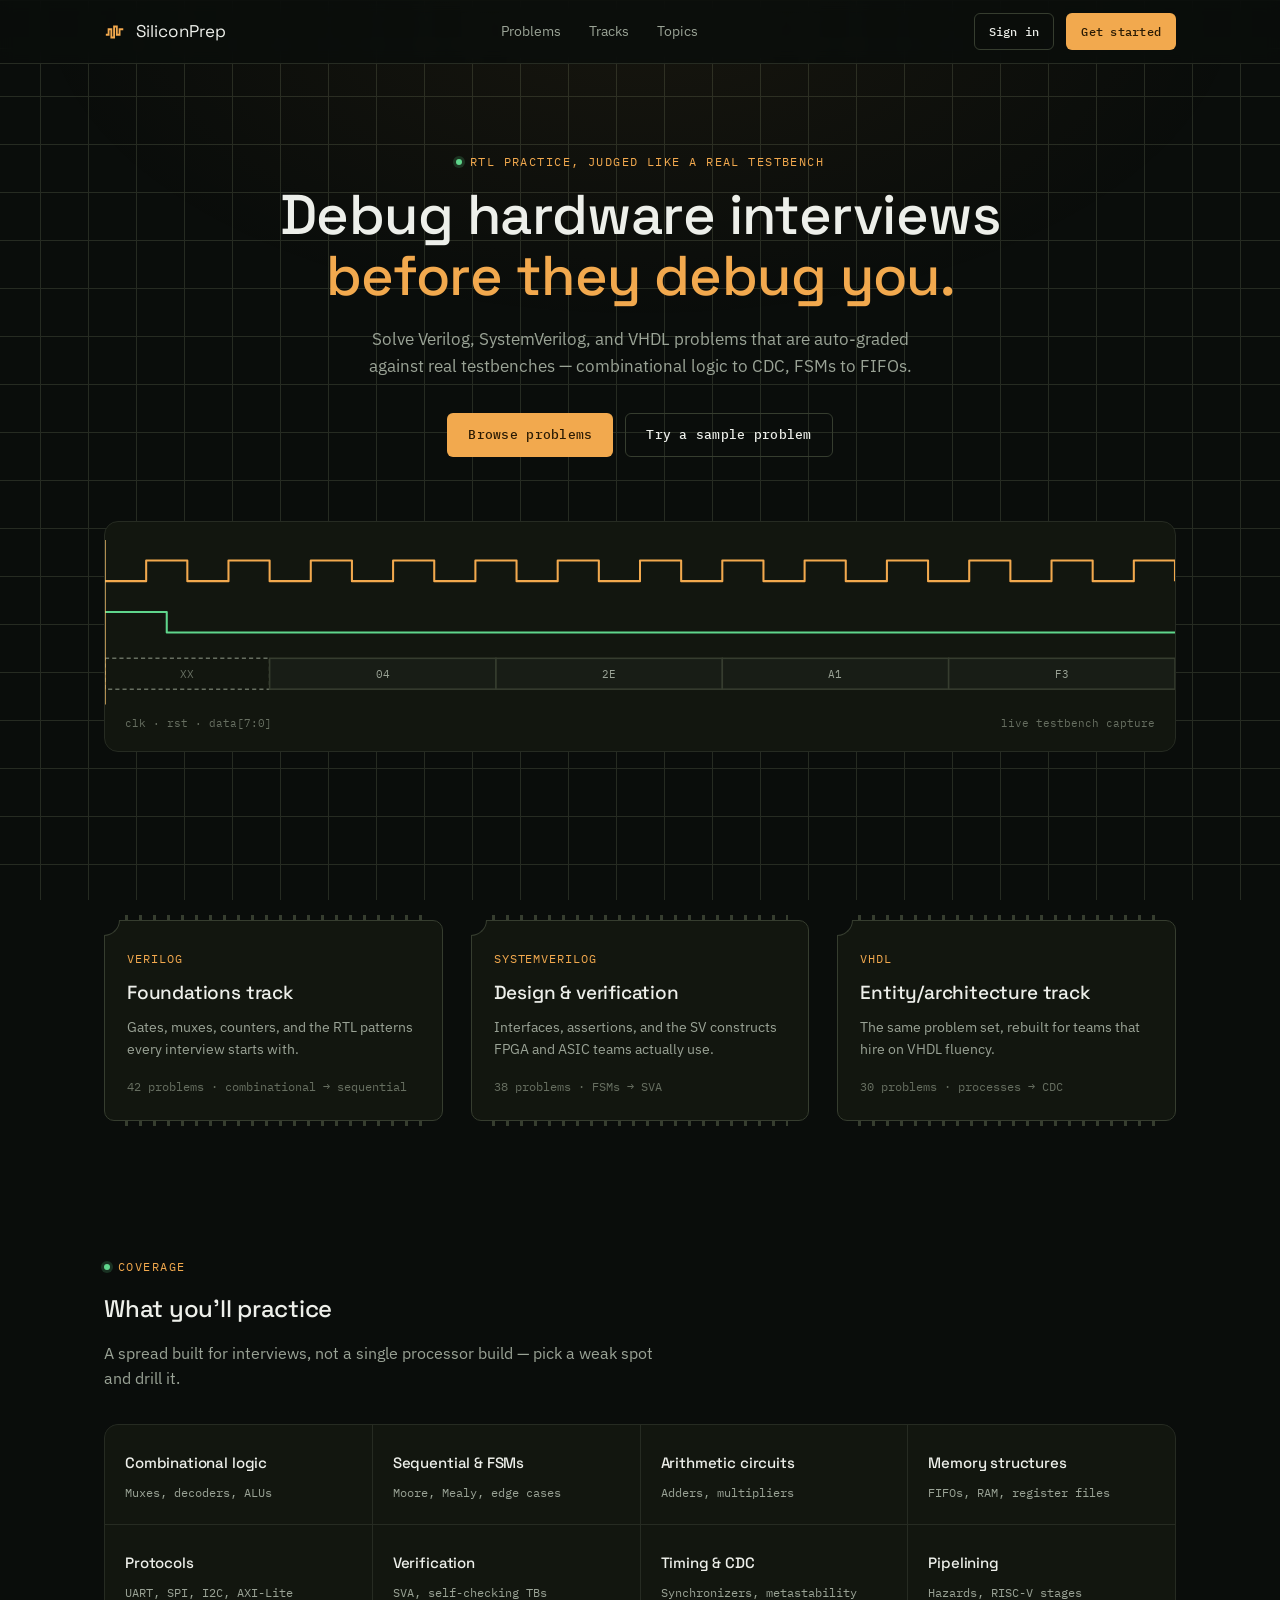
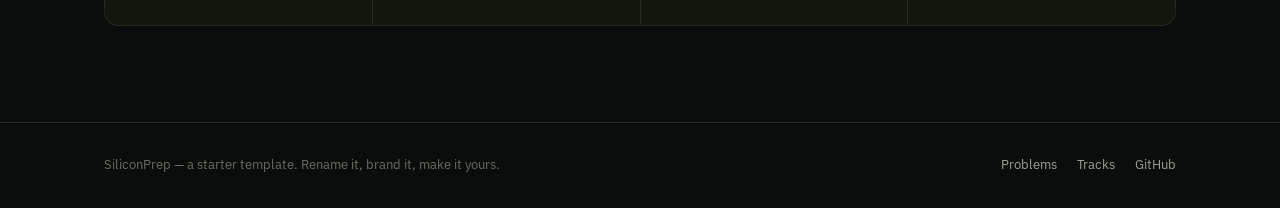
==== siliconprep/index.html @ e946e605 "Initial Commit:Homepage of SiliconPrep website (can change the name later). This is the main page of" ====
<!DOCTYPE html>
<html lang="en">
<head>
<meta charset="UTF-8">
<meta name="viewport" content="width=device-width, initial-scale=1.0">
<title>SiliconPrep — Practice Verilog, SystemVerilog &amp; VHDL interview problems</title>
<meta name="description" content="A LeetCode-style practice platform for hardware description languages. Solve Verilog, SystemVerilog and VHDL problems auto-graded against real testbenches.">
<link rel="icon" href="data:image/svg+xml,%3Csvg xmlns='http://www.w3.org/2000/svg' viewBox='0 0 24 24'%3E%3Crect width='24' height='24' rx='5' fill='%230a0d0b'/%3E%3Cpath d='M3 15h3v-6h3v9h3v-12h3v9h3v-6h4' stroke='%23f2a94e' stroke-width='2' fill='none'/%3E%3C/svg%3E">
<link rel="preconnect" href="https://fonts.googleapis.com">
<link rel="preconnect" href="https://fonts.gstatic.com" crossorigin>
<link href="https://fonts.googleapis.com/css2?family=IBM+Plex+Mono:wght@400;500&family=IBM+Plex+Sans:wght@400;500&family=Space+Grotesk:wght@500;600&display=swap" rel="stylesheet">
<link rel="stylesheet" href="style.css">
</head>
<body>

<nav class="nav">
  <div class="container">
    <a href="index.html" class="brand">
      <svg class="brand-mark" viewBox="0 0 24 24" fill="none" stroke="currentColor" stroke-width="2"><path d="M2 15h3v-6h3v9h3v-12h3v9h3v-6h4"/></svg>
      SiliconPrep
    </a>
    <div class="nav-links">
      <a href="problems.html">Problems</a>
      <a href="index.html#tracks">Tracks</a>
      <a href="index.html#practice">Topics</a>
    </div>
    <div class="nav-actions">
      <a href="#" class="btn btn-ghost btn-sm">Sign in</a>
      <a href="problems.html" class="btn btn-primary btn-sm">Get started</a>
    </div>
    <button class="nav-menu-btn" aria-label="Toggle menu" aria-expanded="false">
      <svg width="22" height="22" viewBox="0 0 24 24" fill="none" stroke="currentColor" stroke-width="2"><path d="M3 6h18M3 12h18M3 18h18"/></svg>
    </button>
  </div>
</nav>

<header class="hero">
  <div class="container">
    <div class="eyebrow" style="justify-content:center">RTL practice, judged like a real testbench</div>
    <h1>Debug hardware interviews <span class="hl">before they debug you.</span></h1>
    <p class="lead">Solve Verilog, SystemVerilog, and VHDL problems that are auto-graded against real testbenches — combinational logic to CDC, FSMs to FIFOs.</p>
    <div class="hero-actions">
      <a href="problems.html" class="btn btn-primary">Browse problems</a>
      <a href="problem.html" class="btn btn-ghost">Try a sample problem</a>
    </div>

    <div class="wave">
      <svg viewBox="0 0 1040 160" xmlns="http://www.w3.org/2000/svg" aria-hidden="true">
        <path d="M0,40 H40 V20 H80 V40 H120 V20 H160 V40 H200 V20 H240 V40 H280 V20 H320 V40 H360 V20 H400 V40 H440 V20 H480 V40 H520 V20 H560 V40 H600 V20 H640 V40 H680 V20 H720 V40 H760 V20 H800 V40 H840 V20 H880 V40 H920 V20 H960 V40 H1000 V20 H1040 V40" fill="none" stroke="#f2a94e" stroke-width="2" stroke-linejoin="round"/>
        <path d="M0,70 H60 V90 H1040" fill="none" stroke="#5fd68c" stroke-width="2" stroke-linejoin="round"/>
        <g font-family="IBM Plex Mono, monospace" font-size="11">
          <rect x="0" y="115" width="160" height="30" fill="none" stroke="#676f61" stroke-width="1.5" stroke-dasharray="4 3"/>
          <text x="80" y="134" text-anchor="middle" fill="#676f61">XX</text>
          <rect x="160" y="115" width="220" height="30" fill="#181d16" stroke="#363d2f" stroke-width="1.5"/>
          <text x="270" y="134" text-anchor="middle" fill="#9aa396">04</text>
          <rect x="380" y="115" width="220" height="30" fill="#181d16" stroke="#363d2f" stroke-width="1.5"/>
          <text x="490" y="134" text-anchor="middle" fill="#9aa396">2E</text>
          <rect x="600" y="115" width="220" height="30" fill="#181d16" stroke="#363d2f" stroke-width="1.5"/>
          <text x="710" y="134" text-anchor="middle" fill="#9aa396">A1</text>
          <rect x="820" y="115" width="220" height="30" fill="#181d16" stroke="#363d2f" stroke-width="1.5"/>
          <text x="930" y="134" text-anchor="middle" fill="#9aa396">F3</text>
        </g>
        <line class="wave-cursor" x1="0" y1="0" x2="0" y2="160" stroke="#ffc773" stroke-width="1.5" opacity="0.85"/>
      </svg>
      <div class="wave-labels">
        <span>clk · rst · data[7:0]</span>
        <span>live testbench capture</span>
      </div>
    </div>
  </div>
</header>

<section class="section" id="tracks">
  <div class="container">
    <div class="tracks">
      <div class="chip-card">
        <div class="chip-notch"></div>
        <div class="lang">Verilog</div>
        <h3>Foundations track</h3>
        <p>Gates, muxes, counters, and the RTL patterns every interview starts with.</p>
        <div class="topics">42 problems · combinational → sequential</div>
      </div>
      <div class="chip-card">
        <div class="chip-notch"></div>
        <div class="lang">SystemVerilog</div>
        <h3>Design &amp; verification</h3>
        <p>Interfaces, assertions, and the SV constructs FPGA and ASIC teams actually use.</p>
        <div class="topics">38 problems · FSMs → SVA</div>
      </div>
      <div class="chip-card">
        <div class="chip-notch"></div>
        <div class="lang">VHDL</div>
        <h3>Entity/architecture track</h3>
        <p>The same problem set, rebuilt for teams that hire on VHDL fluency.</p>
        <div class="topics">30 problems · processes → CDC</div>
      </div>
    </div>
  </div>
</section>

<section class="section" id="practice">
  <div class="container">
    <div class="section-head">
      <div class="eyebrow">Coverage</div>
      <h2>What you'll practice</h2>
      <p>A spread built for interviews, not a single processor build — pick a weak spot and drill it.</p>
    </div>
    <div class="topic-grid">
      <div class="topic-cell"><h4>Combinational logic</h4><span class="count">Muxes, decoders, ALUs</span></div>
      <div class="topic-cell"><h4>Sequential &amp; FSMs</h4><span class="count">Moore, Mealy, edge cases</span></div>
      <div class="topic-cell"><h4>Arithmetic circuits</h4><span class="count">Adders, multipliers</span></div>
      <div class="topic-cell"><h4>Memory structures</h4><span class="count">FIFOs, RAM, register files</span></div>
      <div class="topic-cell"><h4>Protocols</h4><span class="count">UART, SPI, I2C, AXI-Lite</span></div>
      <div class="topic-cell"><h4>Verification</h4><span class="count">SVA, self-checking TBs</span></div>
      <div class="topic-cell"><h4>Timing &amp; CDC</h4><span class="count">Synchronizers, metastability</span></div>
      <div class="topic-cell"><h4>Pipelining</h4><span class="count">Hazards, RISC-V stages</span></div>
    </div>
  </div>
</section>

<footer class="site-footer">
  <div class="container">
    <p>SiliconPrep — a starter template. Rename it, brand it, make it yours.</p>
    <div class="footer-links">
      <a href="problems.html">Problems</a>
      <a href="index.html#tracks">Tracks</a>
      <a href="#">GitHub</a>
    </div>
  </div>
</footer>

<script src="main.js"></script>
</body>
</html>
---- siliconprep/style.css ----
/* =========================================================
   SiliconPrep — design tokens
   ========================================================= */
:root {
  --bg: #0a0d0b;
  --bg-elevated: #12160f;
  --bg-elevated-2: #181d16;
  --border: #262b22;
  --border-strong: #363d2f;

  --text-primary: #edefea;
  --text-secondary: #9aa396;
  --text-muted: #676f61;

  --accent: #f2a94e;
  --accent-strong: #ffc773;
  --accent-ink: #2b1b04;

  --signal-green: #5fd68c;
  --signal-green-ink: #0c2617;
  --signal-red: #e2574c;
  --signal-red-ink: #2e0f0c;

  --font-display: "Space Grotesk", sans-serif;
  --font-body: "IBM Plex Sans", sans-serif;
  --font-mono: "IBM Plex Mono", monospace;

  --radius: 6px;
  --radius-lg: 14px;
  --nav-h: 64px;
}

/* =========================================================
   Reset / base
   ========================================================= */
* { box-sizing: border-box; }
html { scroll-behavior: smooth; }
body {
  margin: 0;
  background: var(--bg);
  color: var(--text-primary);
  font-family: var(--font-body);
  font-size: 16px;
  line-height: 1.6;
  background-image:
    linear-gradient(var(--border) 1px, transparent 1px),
    linear-gradient(90deg, var(--border) 1px, transparent 1px);
  background-size: 48px 48px;
  background-position: center top;
  background-attachment: fixed;
}
body::before {
  content: "";
  position: fixed;
  inset: 0;
  background: radial-gradient(ellipse 80% 60% at 50% 0%, rgba(242, 169, 78, 0.06), transparent 60%);
  pointer-events: none;
  z-index: 0;
}
h1, h2, h3, h4 {
  font-family: var(--font-display);
  font-weight: 500;
  margin: 0 0 0.5em;
  letter-spacing: -0.01em;
  color: var(--text-primary);
}
p { margin: 0 0 1em; color: var(--text-secondary); }
a { color: inherit; text-decoration: none; }
img, svg { display: block; max-width: 100%; }
button, input, select { font-family: inherit; font-size: inherit; color: inherit; }
::selection { background: var(--accent); color: var(--accent-ink); }

a:focus-visible, button:focus-visible, input:focus-visible, select:focus-visible {
  outline: 2px solid var(--accent);
  outline-offset: 2px;
}

.container {
  max-width: 1120px;
  margin: 0 auto;
  padding: 0 24px;
  position: relative;
  z-index: 1;
}

.eyebrow {
  font-family: var(--font-mono);
  font-size: 12px;
  letter-spacing: 0.12em;
  text-transform: uppercase;
  color: var(--accent);
  display: flex;
  align-items: center;
  gap: 8px;
  margin-bottom: 14px;
}
.eyebrow::before {
  content: "";
  width: 6px;
  height: 6px;
  border-radius: 50%;
  background: var(--signal-green);
  box-shadow: 0 0 0 3px rgba(95, 214, 140, 0.18);
}

/* =========================================================
   Buttons
   ========================================================= */
.btn {
  display: inline-flex;
  align-items: center;
  justify-content: center;
  gap: 8px;
  padding: 11px 20px;
  border-radius: var(--radius);
  border: 1px solid transparent;
  font-family: var(--font-mono);
  font-size: 13px;
  font-weight: 500;
  letter-spacing: 0.02em;
  cursor: pointer;
  transition: background 0.15s ease, border-color 0.15s ease, transform 0.1s ease;
}
.btn:active { transform: translateY(1px); }
.btn-primary { background: var(--accent); color: var(--accent-ink); }
.btn-primary:hover { background: var(--accent-strong); }
.btn-ghost {
  background: transparent;
  border-color: var(--border-strong);
  color: var(--text-primary);
}
.btn-ghost:hover { border-color: var(--accent); color: var(--accent); }
.btn-sm { padding: 8px 14px; font-size: 12px; }
.btn-block { width: 100%; }

/* =========================================================
   Nav
   ========================================================= */
.nav {
  position: sticky;
  top: 0;
  z-index: 20;
  height: var(--nav-h);
  display: flex;
  align-items: center;
  border-bottom: 1px solid var(--border);
  background: rgba(10, 13, 11, 0.85);
  backdrop-filter: blur(8px);
}
.nav .container { display: flex; align-items: center; justify-content: space-between; width: 100%; }
.brand { display: flex; align-items: center; gap: 10px; font-family: var(--font-display); font-size: 17px; }
.brand-mark { width: 22px; height: 22px; color: var(--accent); }
.nav-links { display: flex; align-items: center; gap: 28px; }
.nav-links a {
  font-size: 14px;
  color: var(--text-secondary);
  transition: color 0.15s ease;
}
.nav-links a:hover, .nav-links a.active { color: var(--text-primary); }
.nav-actions { display: flex; align-items: center; gap: 12px; }
.nav-menu-btn { display: none; background: none; border: none; cursor: pointer; color: var(--text-primary); }

@media (max-width: 760px) {
  .nav-links { display: none; }
  .nav-menu-btn { display: block; }
}

/* =========================================================
   Hero + waveform signature
   ========================================================= */
.hero { padding: 88px 0 40px; text-align: center; }
.hero h1 {
  font-size: clamp(34px, 5vw, 56px);
  line-height: 1.08;
  max-width: 780px;
  margin: 0 auto 20px;
}
.hero h1 .hl { color: var(--accent); }
.hero .lead {
  max-width: 560px;
  margin: 0 auto 32px;
  font-size: 17px;
}
.hero-actions { display: flex; justify-content: center; gap: 12px; margin-bottom: 64px; }

.wave {
  position: relative;
  border: 1px solid var(--border);
  border-radius: var(--radius-lg);
  background: var(--bg-elevated);
  overflow: hidden;
  padding: 18px 0;
}
.wave svg { width: 100%; height: auto; display: block; }
.wave-cursor {
  animation: sweep 7s linear infinite;
}
@keyframes sweep {
  0% { transform: translateX(0); }
  100% { transform: translateX(1040px); }
}
@media (prefers-reduced-motion: reduce) {
  .wave-cursor { animation: none; }
}
.wave-labels {
  display: flex;
  justify-content: space-between;
  padding: 10px 20px 0;
  font-family: var(--font-mono);
  font-size: 11px;
  color: var(--text-muted);
}

/* =========================================================
   Chip cards (language tracks)
   ========================================================= */
.tracks {
  display: grid;
  grid-template-columns: repeat(3, 1fr);
  gap: 28px;
  padding: 72px 0 24px;
}
@media (max-width: 760px) { .tracks { grid-template-columns: 1fr; } }

.chip-card {
  position: relative;
  background: var(--bg-elevated);
  border: 1px solid var(--border-strong);
  border-radius: 10px;
  padding: 28px 22px 24px;
  transition: border-color 0.15s ease, transform 0.15s ease;
}
.chip-card:hover { border-color: var(--accent); transform: translateY(-2px); }
.chip-card::before, .chip-card::after {
  content: "";
  position: absolute;
  left: 20px;
  right: 20px;
  height: 6px;
  background-image: repeating-linear-gradient(90deg, var(--border-strong) 0 3px, transparent 3px 14px);
}
.chip-card::before { top: -6px; }
.chip-card::after { bottom: -6px; }
.chip-notch {
  position: absolute;
  top: -1px;
  left: -1px;
  width: 16px;
  height: 16px;
  border-bottom-right-radius: 16px;
  background: var(--bg);
  border-right: 1px solid var(--border-strong);
  border-bottom: 1px solid var(--border-strong);
}
.chip-card .lang {
  font-family: var(--font-mono);
  font-size: 12px;
  letter-spacing: 0.08em;
  color: var(--accent);
  text-transform: uppercase;
  margin-bottom: 10px;
}
.chip-card h3 { font-size: 19px; margin-bottom: 8px; }
.chip-card p { font-size: 14px; margin-bottom: 16px; }
.chip-card .topics { font-family: var(--font-mono); font-size: 12px; color: var(--text-muted); }

/* =========================================================
   Topic grid
   ========================================================= */
.section { padding: 56px 0; }
.section-head { max-width: 560px; margin-bottom: 32px; }
.section-head p { margin-bottom: 0; }

.topic-grid {
  display: grid;
  grid-template-columns: repeat(4, 1fr);
  gap: 1px;
  background: var(--border);
  border: 1px solid var(--border);
  border-radius: var(--radius-lg);
  overflow: hidden;
}
@media (max-width: 760px) { .topic-grid { grid-template-columns: repeat(2, 1fr); } }
.topic-cell {
  background: var(--bg-elevated);
  padding: 20px;
}
.topic-cell h4 { font-size: 15px; margin: 6px 0 4px; }
.topic-cell span.count { font-family: var(--font-mono); font-size: 12px; color: var(--text-secondary); }

/* =========================================================
   Footer
   ========================================================= */
.site-footer {
  border-top: 1px solid var(--border);
  padding: 32px 0;
  margin-top: 40px;
}
.site-footer .container {
  display: flex;
  justify-content: space-between;
  align-items: center;
  flex-wrap: wrap;
  gap: 16px;
}
.site-footer p { margin: 0; font-size: 13px; color: var(--text-muted); }
.footer-links { display: flex; gap: 20px; }
.footer-links a { font-size: 13px; color: var(--text-secondary); }
.footer-links a:hover { color: var(--text-primary); }

/* =========================================================
   Problems page
   ========================================================= */
.page-head { padding: 48px 0 28px; }
.page-head h1 { font-size: 30px; margin-bottom: 6px; }
.page-head p { margin: 0; }

.filter-bar {
  display: flex;
  flex-wrap: wrap;
  gap: 10px;
  padding-bottom: 24px;
}
.filter-bar input[type="search"] {
  flex: 1 1 220px;
  background: var(--bg-elevated);
  border: 1px solid var(--border-strong);
  border-radius: var(--radius);
  padding: 10px 14px;
  color: var(--text-primary);
}
.filter-bar select {
  background: var(--bg-elevated);
  border: 1px solid var(--border-strong);
  border-radius: var(--radius);
  padding: 10px 12px;
  color: var(--text-primary);
}
.filter-bar input::placeholder { color: var(--text-muted); }

.problem-table-wrap {
  border: 1px solid var(--border);
  border-radius: var(--radius-lg);
  overflow: hidden;
  margin-bottom: 20px;
}
table.problem-table { width: 100%; border-collapse: collapse; }
.problem-table thead th {
  text-align: left;
  font-family: var(--font-mono);
  font-size: 11px;
  letter-spacing: 0.08em;
  text-transform: uppercase;
  color: var(--text-muted);
  padding: 14px 18px;
  background: var(--bg-elevated);
  border-bottom: 1px solid var(--border);
}
.problem-table tbody tr {
  border-bottom: 1px solid var(--border);
  transition: background 0.12s ease;
}
.problem-table tbody tr:last-child { border-bottom: none; }
.problem-table tbody tr:hover { background: var(--bg-elevated); cursor: pointer; }
.problem-table td { padding: 14px 18px; font-size: 14px; vertical-align: middle; }
.problem-table td.title { color: var(--text-primary); font-weight: 500; }
.problem-table td.num { font-family: var(--font-mono); color: var(--text-muted); font-size: 13px; }
.problem-table td.rate { font-family: var(--font-mono); font-size: 13px; color: var(--text-secondary); }

.pip { display: inline-flex; align-items: center; gap: 7px; font-size: 13px; }
.pip::before { content: ""; width: 8px; height: 8px; border-radius: 2px; }
.pip.easy::before { background: var(--signal-green); }
.pip.medium::before { background: var(--accent); }
.pip.hard::before { background: var(--signal-red); }

.lang-tag {
  font-family: var(--font-mono);
  font-size: 11px;
  padding: 3px 8px;
  border-radius: 4px;
  border: 1px solid var(--border-strong);
  color: var(--text-secondary);
}
.result-count { font-size: 13px; color: var(--text-muted); margin-bottom: 14px; }

/* =========================================================
   Problem detail page
   ========================================================= */
.problem-shell {
  display: grid;
  grid-template-columns: 1fr 1fr;
  gap: 24px;
  padding: 28px 0 60px;
  align-items: start;
}
@media (max-width: 900px) { .problem-shell { grid-template-columns: 1fr; } }

.back-link {
  display: inline-flex;
  align-items: center;
  gap: 6px;
  font-family: var(--font-mono);
  font-size: 13px;
  color: var(--text-secondary);
  padding: 20px 0 0;
}
.back-link:hover { color: var(--accent); }

.panel {
  background: var(--bg-elevated);
  border: 1px solid var(--border);
  border-radius: var(--radius-lg);
  padding: 24px;
}
.problem-meta { display: flex; align-items: center; gap: 14px; margin-bottom: 6px; }
.problem-tags { display: flex; flex-wrap: wrap; gap: 8px; margin-bottom: 20px; }
.tag {
  font-family: var(--font-mono);
  font-size: 11px;
  padding: 4px 9px;
  border-radius: 4px;
  background: var(--bg-elevated-2);
  color: var(--text-secondary);
  border: 1px solid var(--border);
}
.panel h1 { font-size: 22px; margin-bottom: 12px; }
.panel h3 { font-size: 14px; margin: 22px 0 8px; color: var(--text-secondary); text-transform: uppercase; letter-spacing: 0.06em; font-family: var(--font-mono); font-weight: 500; }
.panel p, .panel li { font-size: 14.5px; }
.panel code {
  font-family: var(--font-mono);
  background: var(--bg-elevated-2);
  padding: 2px 6px;
  border-radius: 4px;
  font-size: 13px;
  color: var(--accent-strong);
}

.truth-table { width: 100%; border-collapse: collapse; font-family: var(--font-mono); font-size: 13px; margin-top: 8px; }
.truth-table th, .truth-table td {
  border: 1px solid var(--border);
  padding: 7px 12px;
  text-align: center;
}
.truth-table th { color: var(--text-muted); font-weight: 500; background: var(--bg-elevated-2); }

.editor-panel { position: sticky; top: calc(var(--nav-h) + 16px); padding: 0; overflow: hidden; }
.editor-toolbar {
  display: flex;
  align-items: center;
  justify-content: space-between;
  padding: 10px 14px;
  border-bottom: 1px solid var(--border);
  background: var(--bg-elevated-2);
}
.lang-tabs { display: flex; gap: 4px; }
.lang-tab {
  font-family: var(--font-mono);
  font-size: 12px;
  padding: 6px 12px;
  border-radius: 5px;
  color: var(--text-secondary);
  cursor: pointer;
  border: 1px solid transparent;
  background: none;
}
.lang-tab.active { color: var(--accent); background: rgba(242, 169, 78, 0.08); border-color: rgba(242, 169, 78, 0.3); }
.editor-toolbar .btn-group { display: flex; gap: 8px; }

.CodeMirror {
  height: 340px;
  font-family: var(--font-mono);
  font-size: 13px;
  background: var(--bg-elevated);
  color: var(--text-primary);
}
.CodeMirror-gutters { background: var(--bg-elevated); border-right: 1px solid var(--border); }
.CodeMirror-linenumber { color: var(--text-muted); }
.CodeMirror-cursor { border-left: 1px solid var(--accent); }
.cm-keyword { color: var(--accent); }
.cm-def, .cm-variable-2 { color: #8fd7c4; }
.cm-comment { color: var(--text-muted); font-style: italic; }
.cm-number, .cm-atom { color: #e08a5f; }
.cm-string { color: var(--signal-green); }

.console-panel { border-top: 1px solid var(--border); }
.console-head {
  display: flex;
  align-items: center;
  justify-content: space-between;
  padding: 10px 14px;
  font-family: var(--font-mono);
  font-size: 11px;
  letter-spacing: 0.06em;
  text-transform: uppercase;
  color: var(--text-muted);
}
.console-body {
  font-family: var(--font-mono);
  font-size: 12.5px;
  padding: 0 14px 16px;
  min-height: 90px;
  max-height: 220px;
  overflow-y: auto;
  color: var(--text-secondary);
  white-space: pre-wrap;
}
.console-body .ok { color: var(--signal-green); }
.console-body .fail { color: var(--signal-red); }
.console-body .muted { color: var(--text-muted); }

.status-badge {
  font-family: var(--font-mono);
  font-size: 12px;
  padding: 5px 11px;
  border-radius: 5px;
  display: inline-flex;
  align-items: center;
  gap: 6px;
}
.status-badge.pass { background: rgba(95, 214, 140, 0.12); color: var(--signal-green); }
.status-badge.fail { background: rgba(226, 87, 76, 0.12); color: var(--signal-red); }

@media (max-width: 900px) { .editor-panel { position: static; } }
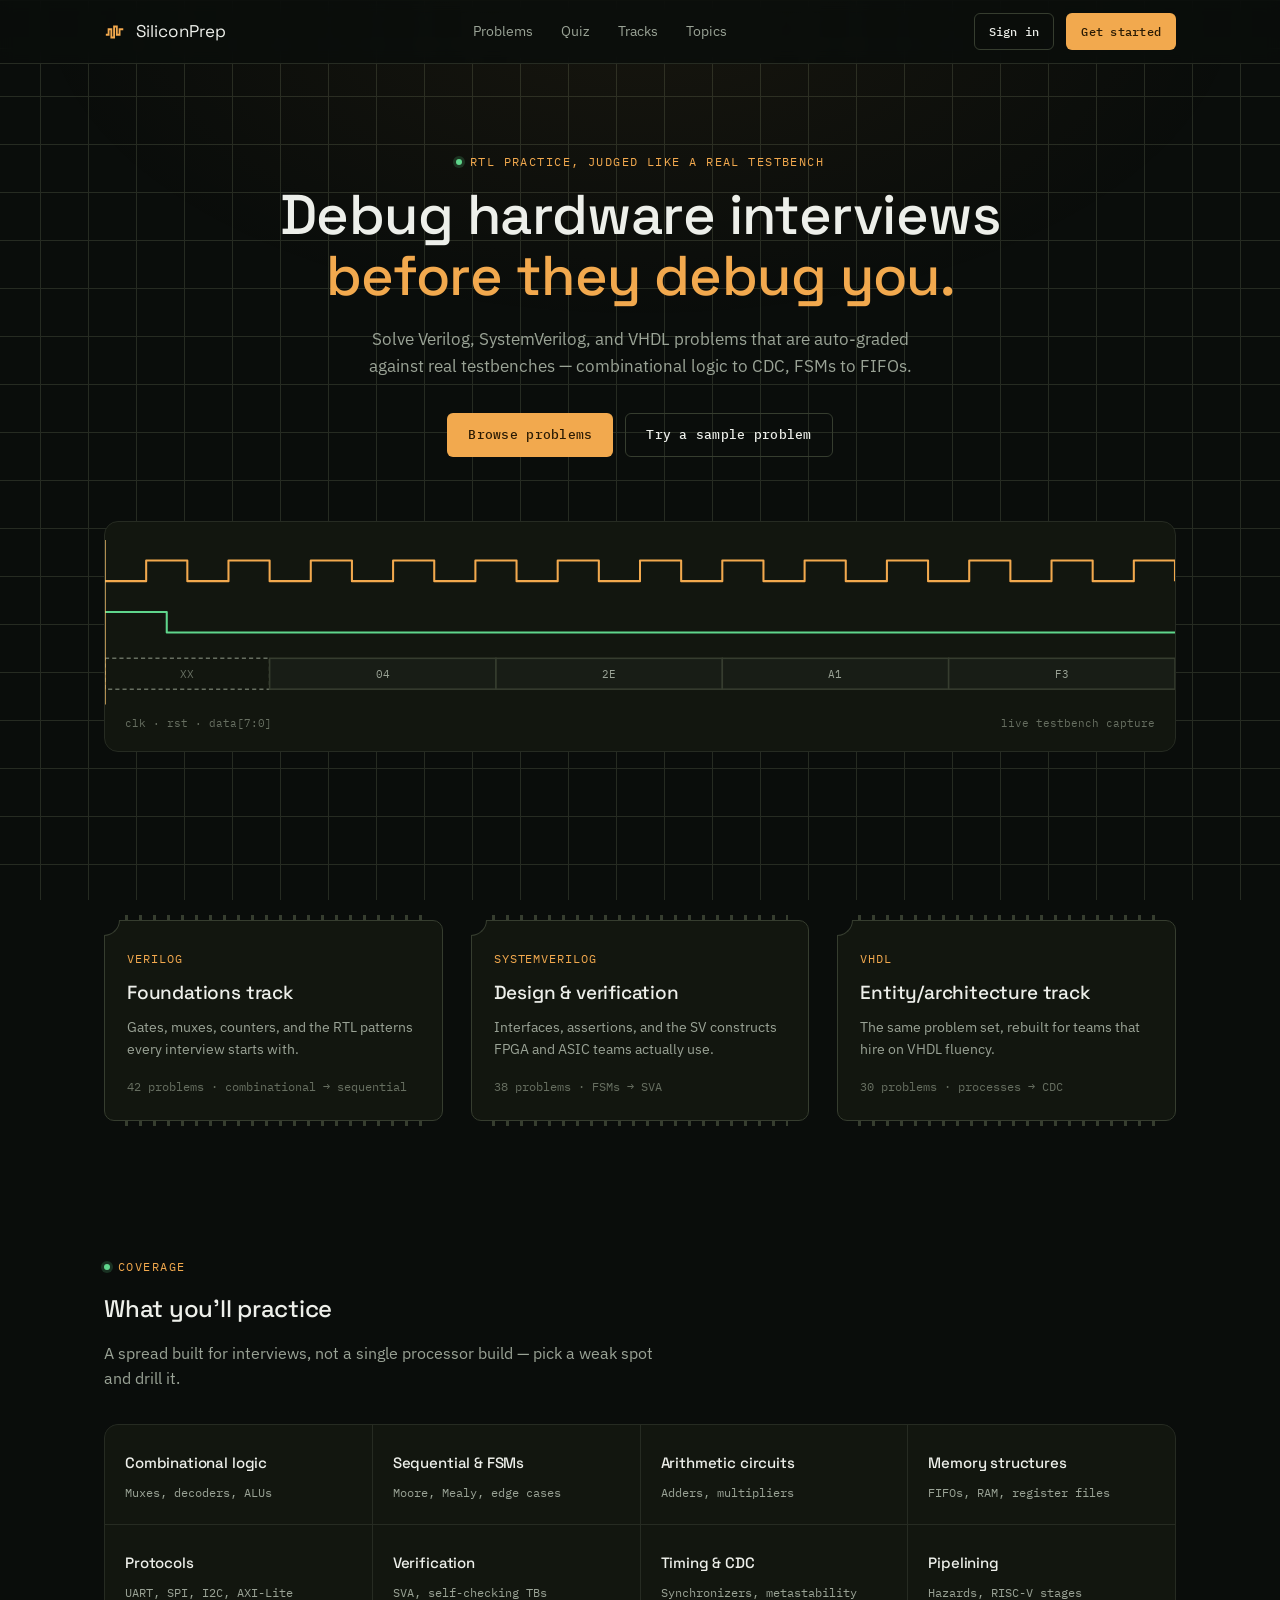
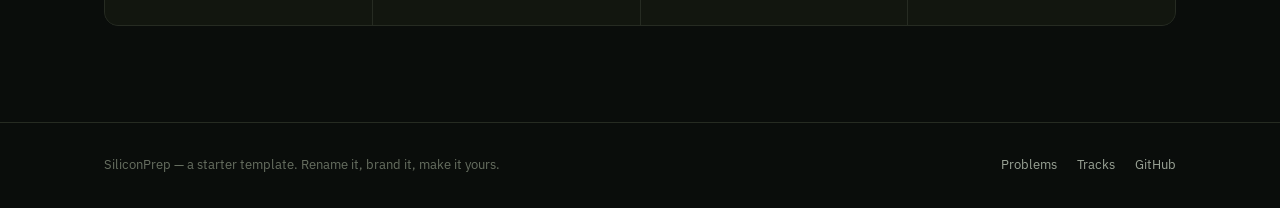
==== commit b8a4de89: "Added 13 MCQ quiz questions." ====
--- a/siliconprep/index.html
+++ b/siliconprep/index.html
@@ -21,6 +21,7 @@
     </a>
     <div class="nav-links">
       <a href="problems.html">Problems</a>
+      <a href="quiz.html">Quiz</a>
       <a href="index.html#tracks">Tracks</a>
       <a href="index.html#practice">Topics</a>
     </div>
--- a/siliconprep/style.css
+++ b/siliconprep/style.css
@@ -464,6 +464,7 @@
   background: none;
 }
 .lang-tab.active { color: var(--accent); background: rgba(242, 169, 78, 0.08); border-color: rgba(242, 169, 78, 0.3); }
+.lang-tab:disabled { opacity: 0.35; cursor: not-allowed; }
 .editor-toolbar .btn-group { display: flex; gap: 8px; }
 
 .CodeMirror {
@@ -521,3 +522,89 @@
 .status-badge.fail { background: rgba(226, 87, 76, 0.12); color: var(--signal-red); }
 
 @media (max-width: 900px) { .editor-panel { position: static; } }
+
+/* =========================================================
+   Quiz page
+   ========================================================= */
+.quiz-summary {
+  font-family: var(--font-mono);
+  font-size: 13px;
+  color: var(--text-muted);
+  margin-bottom: 20px;
+}
+
+.quiz-card { margin-bottom: 20px; }
+.quiz-card .tag { margin-bottom: 10px; }
+
+.quiz-question-text {
+  font-size: 17px;
+  font-weight: 500;
+  color: var(--text-primary);
+  margin: 4px 0 18px;
+}
+
+.quiz-options { display: flex; flex-direction: column; gap: 8px; }
+
+.quiz-option {
+  display: flex;
+  align-items: flex-start;
+  gap: 12px;
+  width: 100%;
+  text-align: left;
+  background: var(--bg-elevated-2);
+  border: 1px solid var(--border-strong);
+  border-radius: var(--radius);
+  padding: 11px 14px;
+  color: var(--text-primary);
+  font-size: 14px;
+  cursor: pointer;
+  transition: border-color 0.12s ease, background 0.12s ease;
+}
+.quiz-option:hover:not(:disabled) { border-color: var(--accent); }
+.quiz-option:disabled { cursor: default; }
+.quiz-option:disabled:not(.correct):not(.incorrect) { opacity: 0.5; }
+.quiz-option-text { white-space: pre-wrap; line-height: 1.5; padding-top: 1px; }
+
+.quiz-code {
+  font-family: var(--font-mono);
+  font-size: 13px;
+  line-height: 1.55;
+  white-space: pre;
+  overflow-x: auto;
+  background: var(--bg-elevated-2);
+  border: 1px solid var(--border);
+  border-radius: var(--radius);
+  padding: 14px 16px;
+  color: var(--text-secondary);
+  margin: 0 0 16px;
+}
+
+.quiz-option-key {
+  font-family: var(--font-mono);
+  font-size: 12px;
+  color: var(--text-muted);
+  border: 1px solid var(--border-strong);
+  border-radius: 4px;
+  width: 22px;
+  height: 22px;
+  display: inline-flex;
+  align-items: center;
+  justify-content: center;
+  flex-shrink: 0;
+}
+
+.quiz-option.correct { border-color: var(--signal-green); background: rgba(95, 214, 140, 0.1); }
+.quiz-option.correct .quiz-option-key { border-color: var(--signal-green); color: var(--signal-green); }
+.quiz-option.incorrect { border-color: var(--signal-red); background: rgba(226, 87, 76, 0.1); }
+.quiz-option.incorrect .quiz-option-key { border-color: var(--signal-red); color: var(--signal-red); }
+
+.quiz-feedback { margin-top: 14px; font-size: 13.5px; min-height: 20px; }
+.quiz-feedback .ok-text { color: var(--signal-green); font-weight: 500; }
+.quiz-feedback .fail-text { color: var(--signal-red); font-weight: 500; }
+.quiz-retry {
+  font-family: var(--font-mono);
+  font-size: 12px;
+  color: var(--accent);
+  margin-left: 8px;
+}
+.quiz-retry:hover { color: var(--accent-strong); }
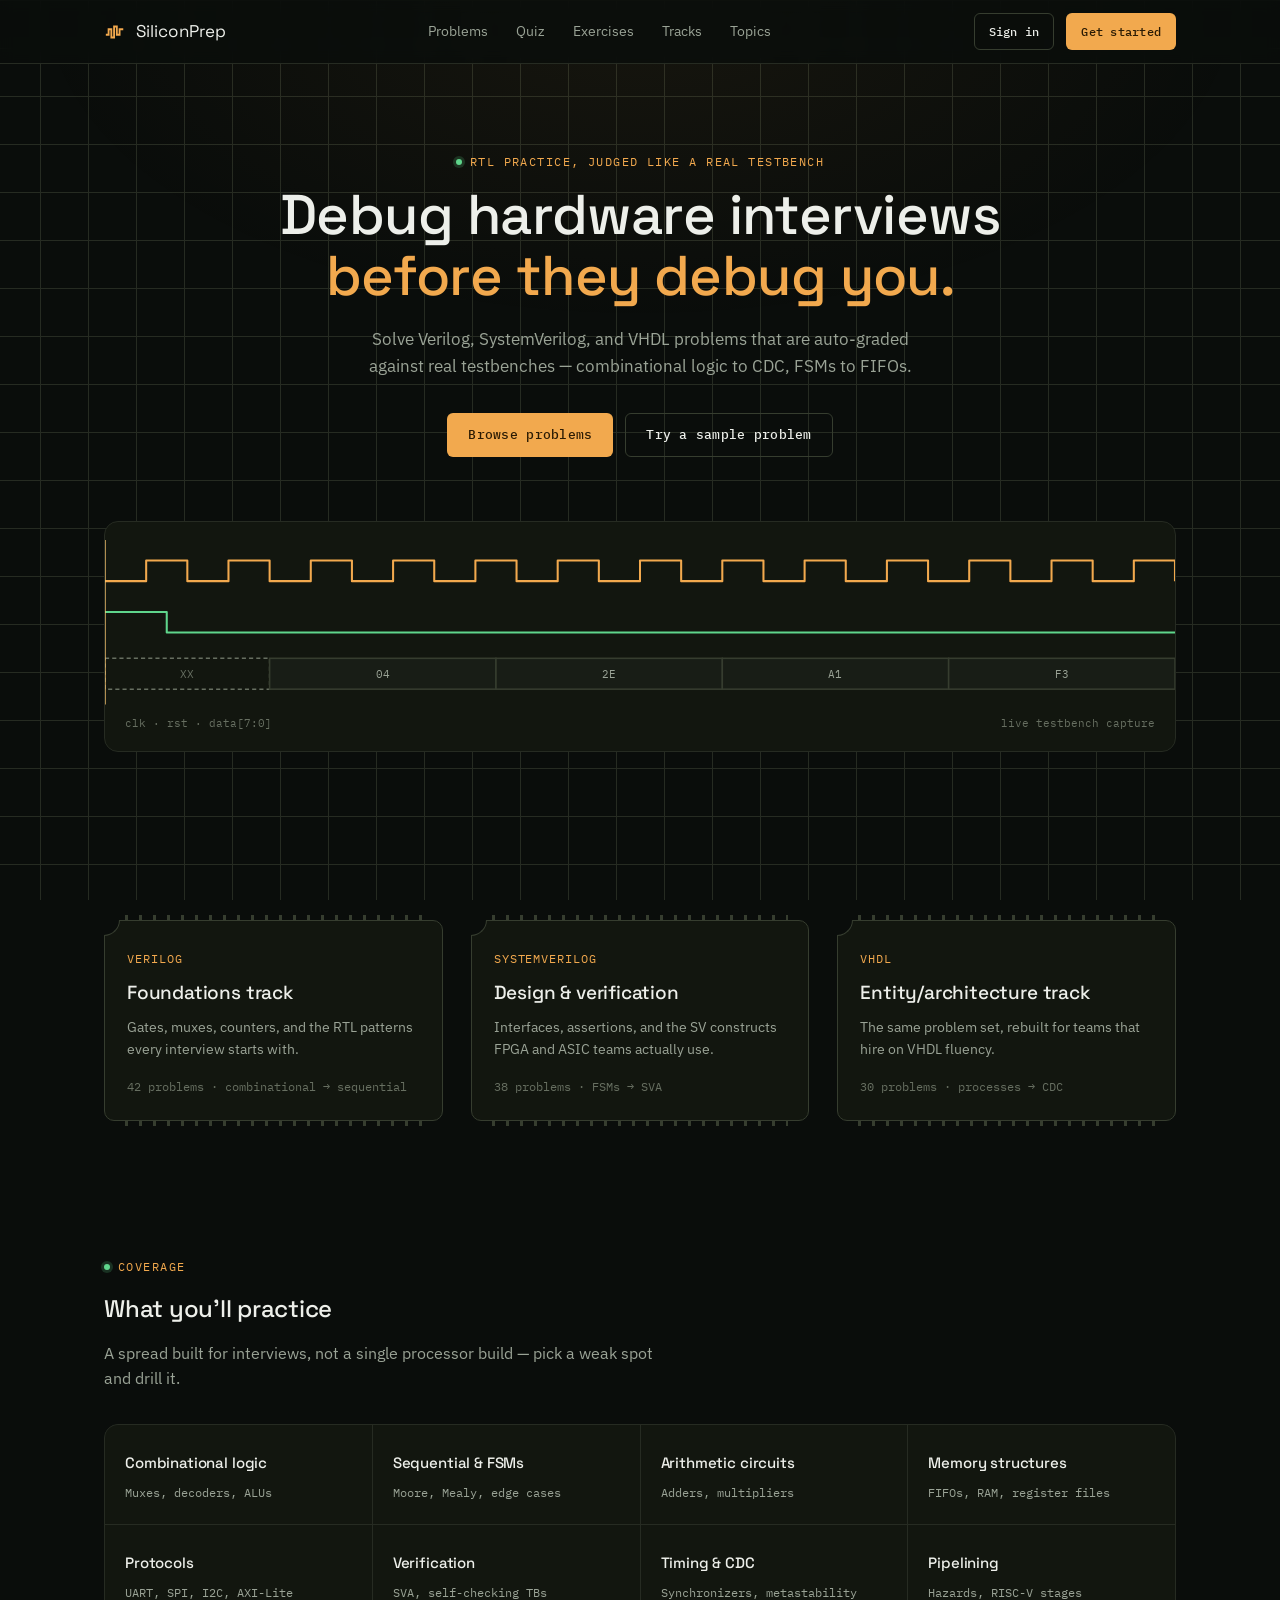
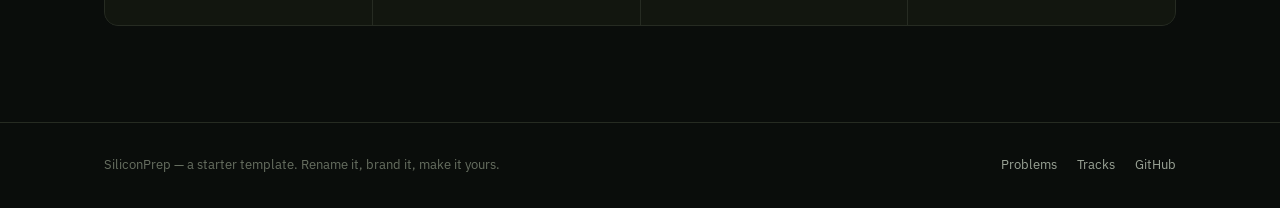
==== commit 9749f4f6: "Added 12 C coding questions under the "Exercises" Tab" ====
--- a/siliconprep/index.html
+++ b/siliconprep/index.html
@@ -22,6 +22,7 @@
     <div class="nav-links">
       <a href="problems.html">Problems</a>
       <a href="quiz.html">Quiz</a>
+      <a href="c-exercises.html">Exercises</a>
       <a href="index.html#tracks">Tracks</a>
       <a href="index.html#practice">Topics</a>
     </div>
--- a/siliconprep/style.css
+++ b/siliconprep/style.css
@@ -562,7 +562,7 @@
 }
 .quiz-option:hover:not(:disabled) { border-color: var(--accent); }
 .quiz-option:disabled { cursor: default; }
-.quiz-option:disabled:not(.correct):not(.incorrect) { opacity: 0.5; }
+.quiz-option:disabled:not(.correct):not(.incorrect):not(.missed) { opacity: 0.5; }
 .quiz-option-text { white-space: pre-wrap; line-height: 1.5; padding-top: 1px; }
 
 .quiz-code {
@@ -584,7 +584,7 @@
   font-size: 12px;
   color: var(--text-muted);
   border: 1px solid var(--border-strong);
-  border-radius: 4px;
+  border-radius: 50%;
   width: 22px;
   height: 22px;
   display: inline-flex;
@@ -592,11 +592,24 @@
   justify-content: center;
   flex-shrink: 0;
 }
+.quiz-option-key.checkbox { border-radius: 4px; }
 
 .quiz-option.correct { border-color: var(--signal-green); background: rgba(95, 214, 140, 0.1); }
 .quiz-option.correct .quiz-option-key { border-color: var(--signal-green); color: var(--signal-green); }
 .quiz-option.incorrect { border-color: var(--signal-red); background: rgba(226, 87, 76, 0.1); }
 .quiz-option.incorrect .quiz-option-key { border-color: var(--signal-red); color: var(--signal-red); }
+.quiz-option.selected,
+.quiz-option.missed { border-color: var(--accent); background: rgba(242, 169, 78, 0.08); }
+.quiz-option.selected .quiz-option-key,
+.quiz-option.missed .quiz-option-key { border-color: var(--accent); color: var(--accent); }
+
+.quiz-hint {
+  font-family: var(--font-mono);
+  font-size: 12px;
+  color: var(--text-muted);
+  margin: -8px 0 12px;
+}
+.quiz-check-btn { margin-top: 14px; }
 
 .quiz-feedback { margin-top: 14px; font-size: 13.5px; min-height: 20px; }
 .quiz-feedback .ok-text { color: var(--signal-green); font-weight: 500; }
@@ -608,3 +621,44 @@
   margin-left: 8px;
 }
 .quiz-retry:hover { color: var(--accent-strong); }
+
+.quiz-pagination {
+  display: flex;
+  align-items: center;
+  justify-content: center;
+  flex-wrap: wrap;
+  gap: 8px;
+  margin: 8px 0 48px;
+}
+.quiz-page-btn {
+  font-family: var(--font-mono);
+  font-size: 13px;
+  padding: 8px 13px;
+  border-radius: var(--radius);
+  border: 1px solid var(--border-strong);
+  background: var(--bg-elevated-2);
+  color: var(--text-secondary);
+  cursor: pointer;
+  transition: border-color 0.12s ease, background 0.12s ease, color 0.12s ease;
+}
+.quiz-page-btn:hover:not(:disabled):not(.active) { border-color: var(--accent); color: var(--text-primary); }
+.quiz-page-btn.active { background: var(--accent); color: var(--accent-ink); border-color: var(--accent); }
+.quiz-page-btn:disabled { opacity: 0.35; cursor: not-allowed; }
+
+.quiz-feedback .muted-text { color: var(--text-muted); }
+
+.exercise-blank {
+  font-family: var(--font-mono);
+  font-size: 13px;
+  background: var(--bg-elevated);
+  border: 1px solid var(--accent);
+  border-radius: 4px;
+  color: var(--text-primary);
+  padding: 1px 6px;
+  text-align: center;
+  outline: none;
+}
+.exercise-blank:focus { border-color: var(--accent-strong); box-shadow: 0 0 0 2px rgba(242, 169, 78, 0.2); }
+.exercise-blank.right { border-color: var(--signal-green); background: rgba(95, 214, 140, 0.12); color: var(--signal-green); }
+.exercise-blank.wrong { border-color: var(--signal-red); background: rgba(226, 87, 76, 0.12); }
+.exercise-actions { display: flex; gap: 10px; margin: 16px 0 4px; }
